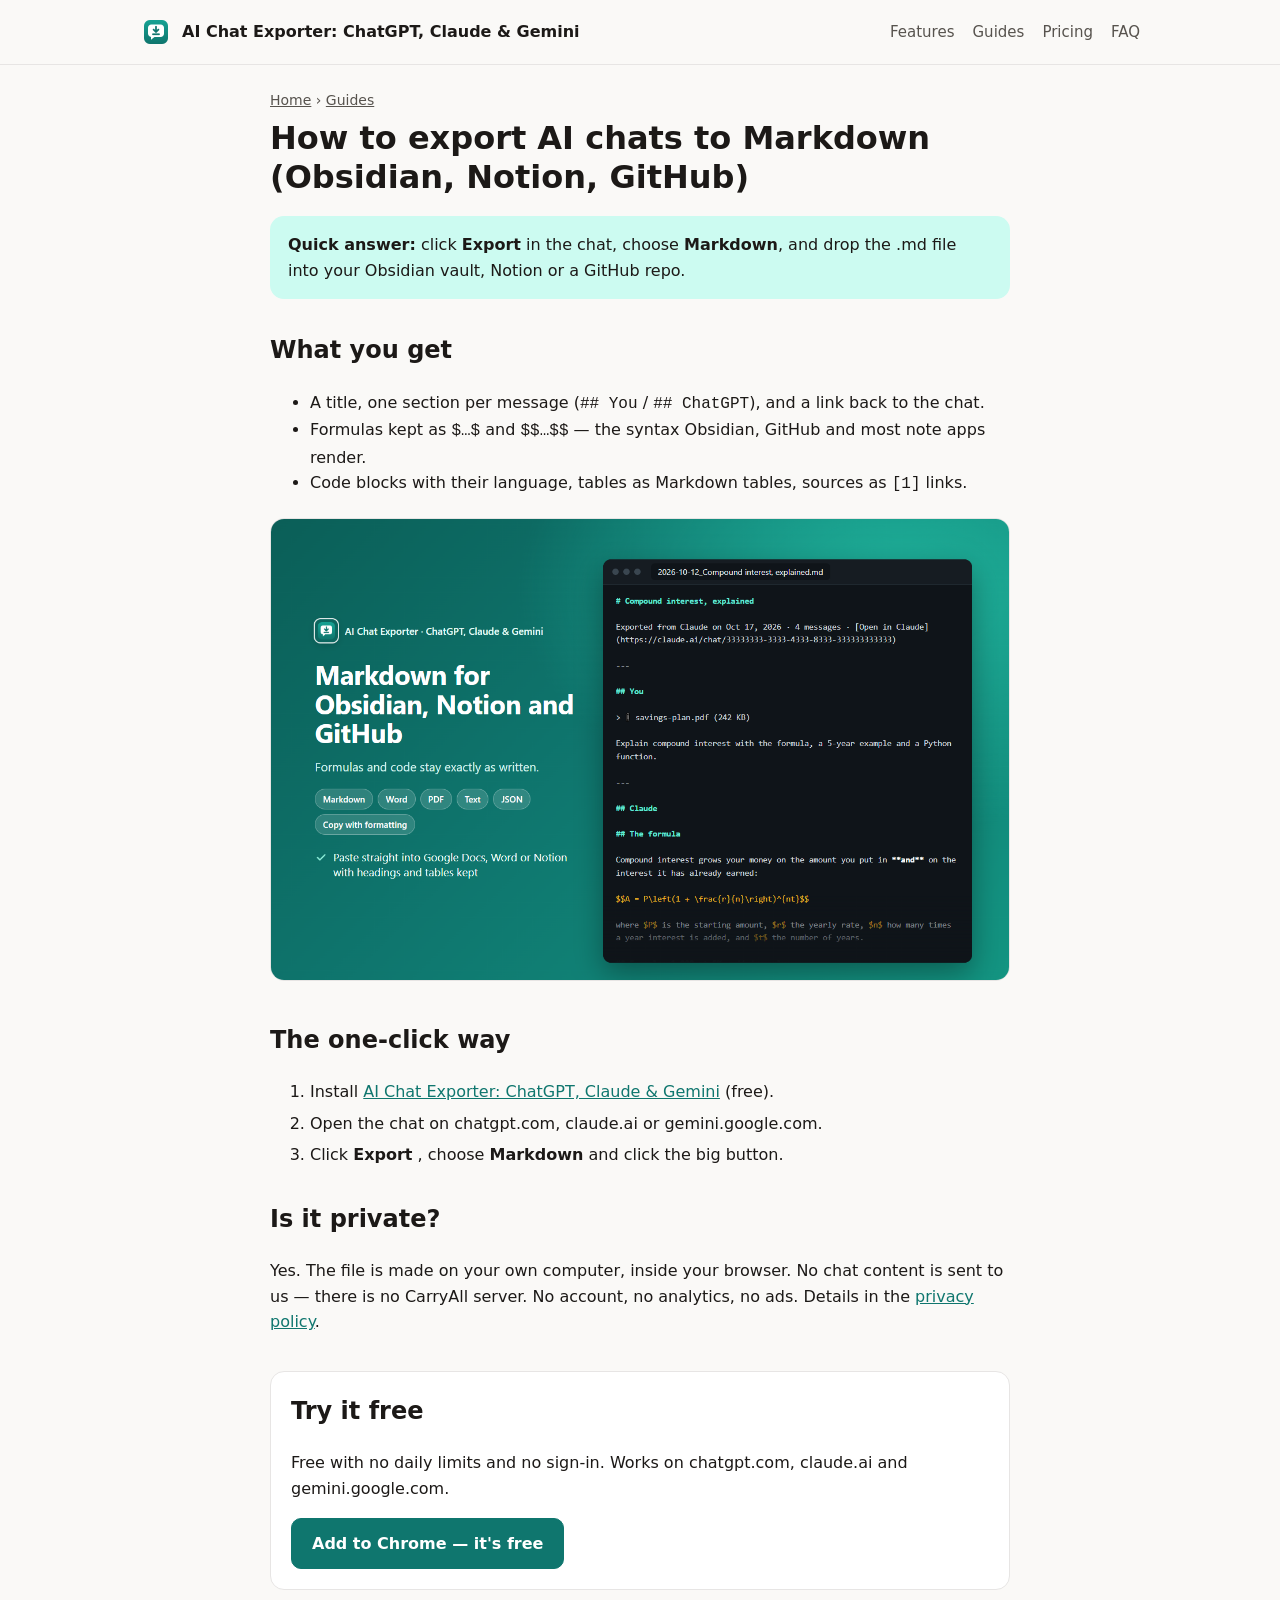
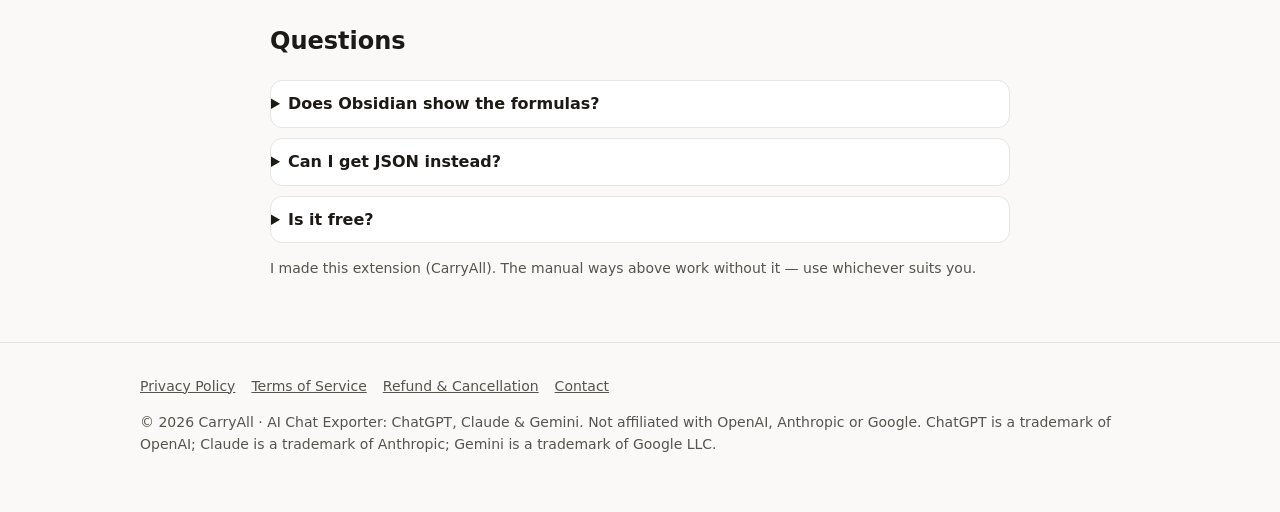
==== ai-chat-to-markdown/index.html @ 66a8646c "SEO website: 5 guide pages, guides index, sitemap, robots, 404, home SEO tags (not yet published) Co" ====
<!doctype html>
<html lang="en">
<head>
  <meta charset="utf-8">
  <meta name="viewport" content="width=device-width, initial-scale=1">
  <title>Export ChatGPT &amp; Claude Chats to Markdown for Obsidian &amp; Notion</title>
  <meta name="description" content="Save ChatGPT, Claude and Gemini chats as clean Markdown for Obsidian, Notion or GitHub — formulas and code exactly as written.">
  <link rel="canonical" href="https://carryall.siddheshthapa.com/ai-chat-to-markdown/">
  <meta property="og:type" content="article">
  <meta property="og:title" content="Export ChatGPT &amp; Claude Chats to Markdown for Obsidian &amp; Notion">
  <meta property="og:description" content="Save ChatGPT, Claude and Gemini chats as clean Markdown for Obsidian, Notion or GitHub — formulas and code exactly as written.">
  <meta property="og:url" content="https://carryall.siddheshthapa.com/ai-chat-to-markdown/">
  <meta property="og:image" content="https://carryall.siddheshthapa.com/img/markdown.png">
  <link rel="icon" type="image/png" href="../icon.png">
  <link rel="stylesheet" href="../style.css">
  <script type="application/ld+json">{"@context": "https://schema.org", "@type": "FAQPage", "mainEntity": [{"@type": "Question", "name": "Does Obsidian show the formulas?", "acceptedAnswer": {"@type": "Answer", "text": "Yes. Obsidian renders $…$ and $$…$$ math."}}, {"@type": "Question", "name": "Can I get JSON instead?", "acceptedAnswer": {"@type": "Answer", "text": "Yes, choose JSON for structured data for your own tools."}}, {"@type": "Question", "name": "Is it free?", "acceptedAnswer": {"@type": "Answer", "text": "Exporting one chat at a time is free and unlimited."}}]}</script>
</head>
<body>
  <header class="site">
    <div class="wrap">
      <a class="brand" href="../"><img src="../icon.png" width="32" height="32" alt="">AI Chat Exporter: ChatGPT, Claude & Gemini</a>
      <nav class="site" aria-label="Main">
        <a href="../#features">Features</a>
        <a href="../guides/">Guides</a>
        <a href="../#pricing">Pricing</a>
        <a href="../#faq">FAQ</a>
      </nav>
    </div>
  </header>
  <main class="guide wrap">
    <p class="crumbs"><a href="../">Home</a> › <a href="../guides/">Guides</a></p>
    <h1>How to export AI chats to Markdown (Obsidian, Notion, GitHub)</h1>
    <div class="answer"><strong>Quick answer:</strong> click <strong>Export</strong> in the chat, choose <strong>Markdown</strong>, and drop the .md file into your Obsidian vault, Notion or a GitHub repo.</div>
    <h2>What you get</h2>
    <ul>
      <li>A title, one section per message (<code>## You</code> / <code>## ChatGPT</code>), and a link back to the chat.</li>
      <li>Formulas kept as <code>$…$</code> and <code>$$…$$</code> — the syntax Obsidian, GitHub and most note apps render.</li>
      <li>Code blocks with their language, tables as Markdown tables, sources as <code>[1]</code> links.</li>
    </ul>
    <figure><img src="../img/markdown.png" alt="A chat exported as Markdown" width="1280" height="800" loading="lazy"></figure>
    <h2>The one-click way</h2>
    <ol class="steps">
      <li>Install <a href="https://chromewebstore.google.com/detail/cfgjpdpemgojclmdnhbajaedgchlddhd">AI Chat Exporter: ChatGPT, Claude & Gemini</a> (free).</li>
      <li>Open the chat on chatgpt.com, claude.ai or gemini.google.com.</li>
      <li>Click <strong>Export</strong> , choose <strong>Markdown</strong> and click the big button.</li>
    </ol>
    <h2>Is it private?</h2>
    <p>Yes. The file is made on your own computer, inside your browser. No chat content is sent to us — there is no CarryAll server. No account, no analytics, no ads. Details in the <a href="../privacy.html">privacy policy</a>.</p>
    <section class="cta">
      <h2>Try it free</h2>
      <p>Free with no daily limits and no sign-in. Works on chatgpt.com, claude.ai and gemini.google.com.</p>
      <a class="btn primary" href="https://chromewebstore.google.com/detail/cfgjpdpemgojclmdnhbajaedgchlddhd">Add to Chrome — it's free</a>
    </section>
    <section id="faq">
      <h2>Questions</h2>
      <details><summary>Does Obsidian show the formulas?</summary><p>Yes. Obsidian renders $…$ and $$…$$ math.</p></details><details><summary>Can I get JSON instead?</summary><p>Yes, choose JSON for structured data for your own tools.</p></details><details><summary>Is it free?</summary><p>Exporting one chat at a time is free and unlimited.</p></details>
    </section>
    <p class="disclose">I made this extension (CarryAll). The manual ways above work without it — use whichever suits you.</p>
  </main>
  <footer class="site">
    <div class="wrap">
      <nav aria-label="Legal">
        <a href="../privacy.html">Privacy Policy</a>
        <a href="../terms.html">Terms of Service</a>
        <a href="../refund.html">Refund &amp; Cancellation</a>
        <a href="mailto:siddheshthapa02@gmail.com">Contact</a>
      </nav>
      <p>© 2026 CarryAll · AI Chat Exporter: ChatGPT, Claude & Gemini. Not affiliated with OpenAI, Anthropic or Google. ChatGPT is a trademark of OpenAI; Claude is a trademark of Anthropic; Gemini is a trademark of Google LLC.</p>
    </div>
  </footer>
</body>
</html>
---- style.css ----
:root {
  --bg: #faf9f7;
  --surface: #ffffff;
  --text: #1c1917;
  --muted: #57534e;
  --line: #e7e5e4;
  --accent: #0f766e;
  --accent-soft: #ccfbf1;
  --accent-text: #ffffff;
  --radius: 14px;
  color-scheme: light dark;
}
@media (prefers-color-scheme: dark) {
  :root {
    --bg: #12110f;
    --surface: #1c1a17;
    --text: #f5f5f4;
    --muted: #a8a29e;
    --line: #2e2b27;
    --accent: #2dd4bf;
    --accent-soft: #123b37;
    --accent-text: #042f2e;
  }
}
* { box-sizing: border-box; }
body {
  margin: 0;
  background: var(--bg);
  color: var(--text);
  font: 16px/1.6 system-ui, -apple-system, "Segoe UI", Roboto, "Helvetica Neue", Arial, sans-serif;
}
a { color: var(--accent); }
.wrap { max-width: 1040px; margin: 0 auto; padding: 0 20px; }
header.site { border-bottom: 1px solid var(--line); }
header.site .wrap { display: flex; align-items: center; justify-content: space-between; gap: 16px; min-height: 64px; flex-wrap: wrap; }
.brand { display: flex; align-items: center; gap: 10px; font-weight: 700; color: var(--text); text-decoration: none; }
.brand svg { flex: none; }
nav.site { display: flex; gap: 18px; flex-wrap: wrap; font-size: 15px; }
nav.site a { color: var(--muted); text-decoration: none; }
nav.site a:hover { color: var(--text); }

.hero { padding: 72px 0 48px; text-align: center; }
.hero h1 { font-size: clamp(32px, 5vw, 52px); line-height: 1.1; margin: 0 0 16px; letter-spacing: -0.02em; }
.hero p.lead { font-size: clamp(17px, 2.2vw, 20px); color: var(--muted); max-width: 680px; margin: 0 auto 28px; }
.pills { display: flex; gap: 8px; justify-content: center; flex-wrap: wrap; margin-bottom: 28px; }
.pill { background: var(--accent-soft); color: var(--text); border-radius: 999px; padding: 4px 12px; font-size: 14px; }
.actions { display: flex; gap: 12px; justify-content: center; flex-wrap: wrap; }
.btn { display: inline-block; padding: 12px 20px; border-radius: 10px; font-weight: 600; text-decoration: none; border: 1px solid var(--line); color: var(--text); background: var(--surface); }
.btn.primary { background: var(--accent); color: var(--accent-text); border-color: var(--accent); }
.btn.soon { cursor: default; opacity: 0.85; }
.note { color: var(--muted); font-size: 14px; margin-top: 14px; }

section.block { padding: 48px 0; border-top: 1px solid var(--line); }
section.block h2 { font-size: 28px; margin: 0 0 8px; letter-spacing: -0.01em; }
section.block > .wrap > p.sub { color: var(--muted); margin: 0 0 28px; }
.grid { display: grid; gap: 16px; grid-template-columns: repeat(auto-fit, minmax(240px, 1fr)); }
.card { background: var(--surface); border: 1px solid var(--line); border-radius: var(--radius); padding: 20px; }
.card h3 { margin: 0 0 6px; font-size: 18px; }
.card p { margin: 0; color: var(--muted); }

.support { display: flex; gap: 12px; flex-wrap: wrap; }
.support .card { flex: 1 1 240px; display: flex; justify-content: space-between; align-items: center; gap: 12px; }
.status { font-size: 14px; font-weight: 600; border-radius: 999px; padding: 2px 10px; white-space: nowrap; }
.status.now { background: var(--accent-soft); }
.status.soon { border: 1px solid var(--line); color: var(--muted); }

.plans { display: grid; gap: 16px; grid-template-columns: repeat(auto-fit, minmax(260px, 1fr)); align-items: stretch; }
.plan { background: var(--surface); border: 1px solid var(--line); border-radius: var(--radius); padding: 24px; display: flex; flex-direction: column; }
.plan.featured { border: 2px solid var(--accent); }
.plan h3 { margin: 0; font-size: 20px; }
.price { font-size: 36px; font-weight: 800; margin: 10px 0 2px; letter-spacing: -0.02em; }
.price small { font-size: 16px; font-weight: 500; color: var(--muted); }
.plan .tag { color: var(--muted); font-size: 14px; margin-bottom: 16px; }
.plan ul { margin: 0; padding-left: 20px; }
.plan li { margin: 6px 0; }
.plan .foot { margin-top: auto; padding-top: 16px; color: var(--muted); font-size: 14px; }

details { background: var(--surface); border: 1px solid var(--line); border-radius: 12px; padding: 14px 18px; margin-bottom: 10px; }
summary { cursor: pointer; font-weight: 600; }
details p { margin: 10px 0 0; color: var(--muted); }

footer.site { border-top: 1px solid var(--line); padding: 32px 0 48px; color: var(--muted); font-size: 14px; }
footer.site nav { display: flex; gap: 16px; flex-wrap: wrap; margin-bottom: 12px; }
footer.site a { color: var(--muted); }

/* Policy pages */
article.doc { max-width: 760px; padding: 48px 0 24px; }
article.doc h1 { font-size: 36px; line-height: 1.15; margin: 0 0 8px; letter-spacing: -0.02em; }
article.doc .updated { color: var(--muted); margin: 0 0 28px; }
article.doc h2 { font-size: 21px; margin: 32px 0 8px; }
article.doc li { margin: 6px 0; }
.summary { background: var(--accent-soft); border-radius: var(--radius); padding: 16px 20px; }
.summary p { margin: 0; }

/* Guide pages */
.guide { max-width: 780px; padding-top: 24px; padding-bottom: 48px; }
.guide h1 { font-size: 32px; line-height: 1.2; margin: 8px 0 20px; }
.guide h2 { margin-top: 32px; }
.crumbs { font-size: 14px; color: var(--muted); margin: 0; }
.crumbs a { color: var(--muted); }
.answer { background: var(--accent-soft); border-radius: var(--radius); padding: 16px 18px; }
.guide figure { margin: 20px 0; }
.guide figure img { width: 100%; height: auto; border-radius: var(--radius); border: 1px solid var(--line); }
.guide .steps li { margin: 6px 0; }
.guide .cta { margin-top: 36px; padding: 20px; border: 1px solid var(--line); border-radius: var(--radius); background: var(--surface); }
.guide .cta h2 { margin-top: 0; }
.guide details { border-bottom: 1px solid var(--line); padding: 10px 0; }
.guide summary { cursor: pointer; font-weight: 600; }
.disclose, .muted { color: var(--muted); font-size: 14px; }
.guide-list li { margin: 14px 0; }
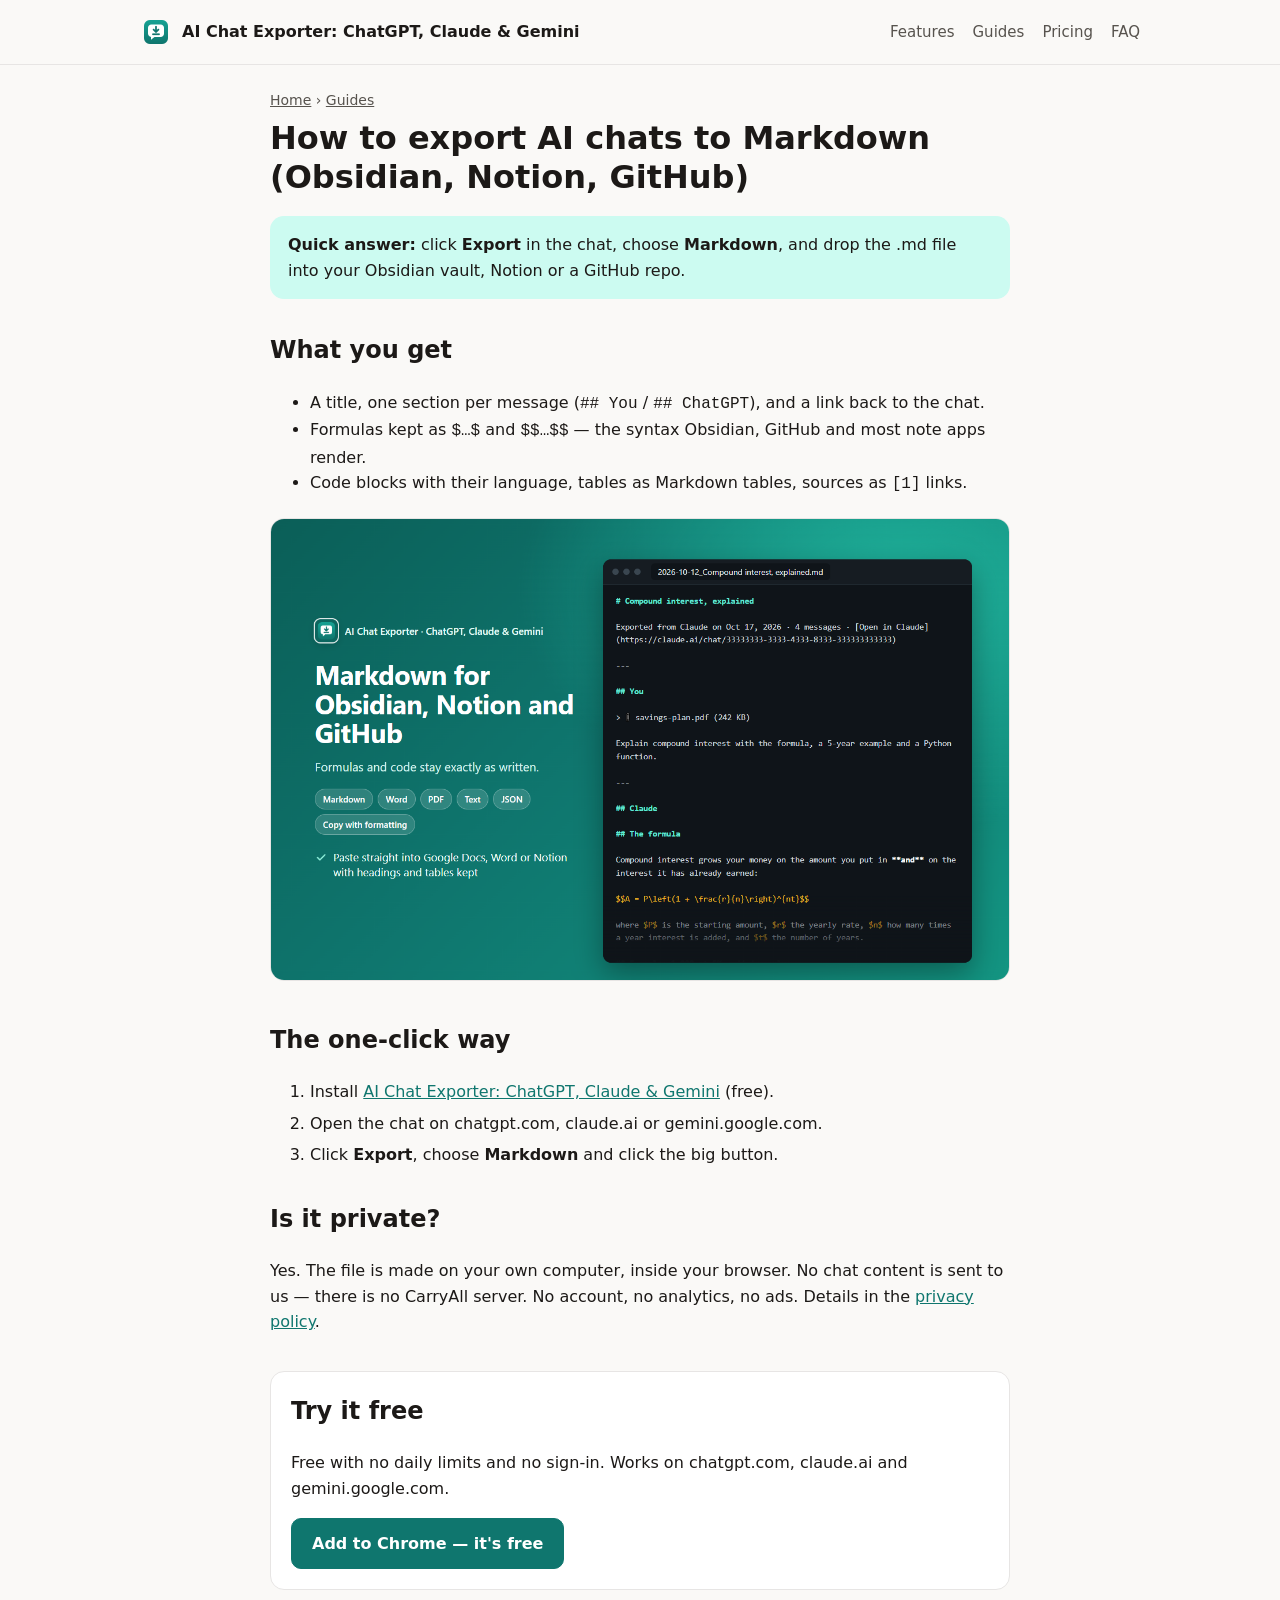
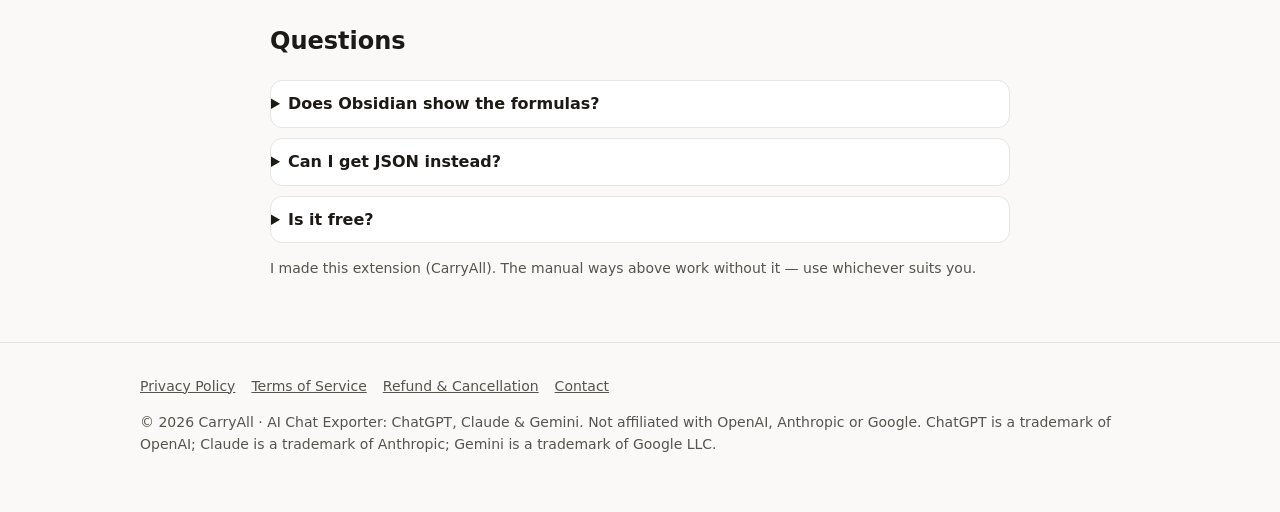
==== commit f42aa62c: "Review this chat: store descriptions, website page, privacy line (3.3) Co-Authored-By: Claude Opus 5" ====
--- a/ai-chat-to-markdown/index.html
+++ b/ai-chat-to-markdown/index.html
@@ -42,7 +42,7 @@
     <ol class="steps">
       <li>Install <a href="https://chromewebstore.google.com/detail/cfgjpdpemgojclmdnhbajaedgchlddhd">AI Chat Exporter: ChatGPT, Claude & Gemini</a> (free).</li>
       <li>Open the chat on chatgpt.com, claude.ai or gemini.google.com.</li>
-      <li>Click <strong>Export</strong> , choose <strong>Markdown</strong> and click the big button.</li>
+      <li>Click <strong>Export</strong>, choose <strong>Markdown</strong> and click the big button.</li>
     </ol>
     <h2>Is it private?</h2>
     <p>Yes. The file is made on your own computer, inside your browser. No chat content is sent to us — there is no CarryAll server. No account, no analytics, no ads. Details in the <a href="../privacy.html">privacy policy</a>.</p>
--- a/style.css
+++ b/style.css
@@ -102,6 +102,7 @@
 .guide figure { margin: 20px 0; }
 .guide figure img { width: 100%; height: auto; border-radius: var(--radius); border: 1px solid var(--line); }
 .guide .steps li { margin: 6px 0; }
+.guide pre { white-space: pre-wrap; overflow-wrap: anywhere; margin: 12px 0; padding: 14px 16px; border: 1px solid var(--line); border-radius: var(--radius); background: var(--surface); font-size: 14px; line-height: 1.55; }
 .guide .cta { margin-top: 36px; padding: 20px; border: 1px solid var(--line); border-radius: var(--radius); background: var(--surface); }
 .guide .cta h2 { margin-top: 0; }
 .guide details { border-bottom: 1px solid var(--line); padding: 10px 0; }
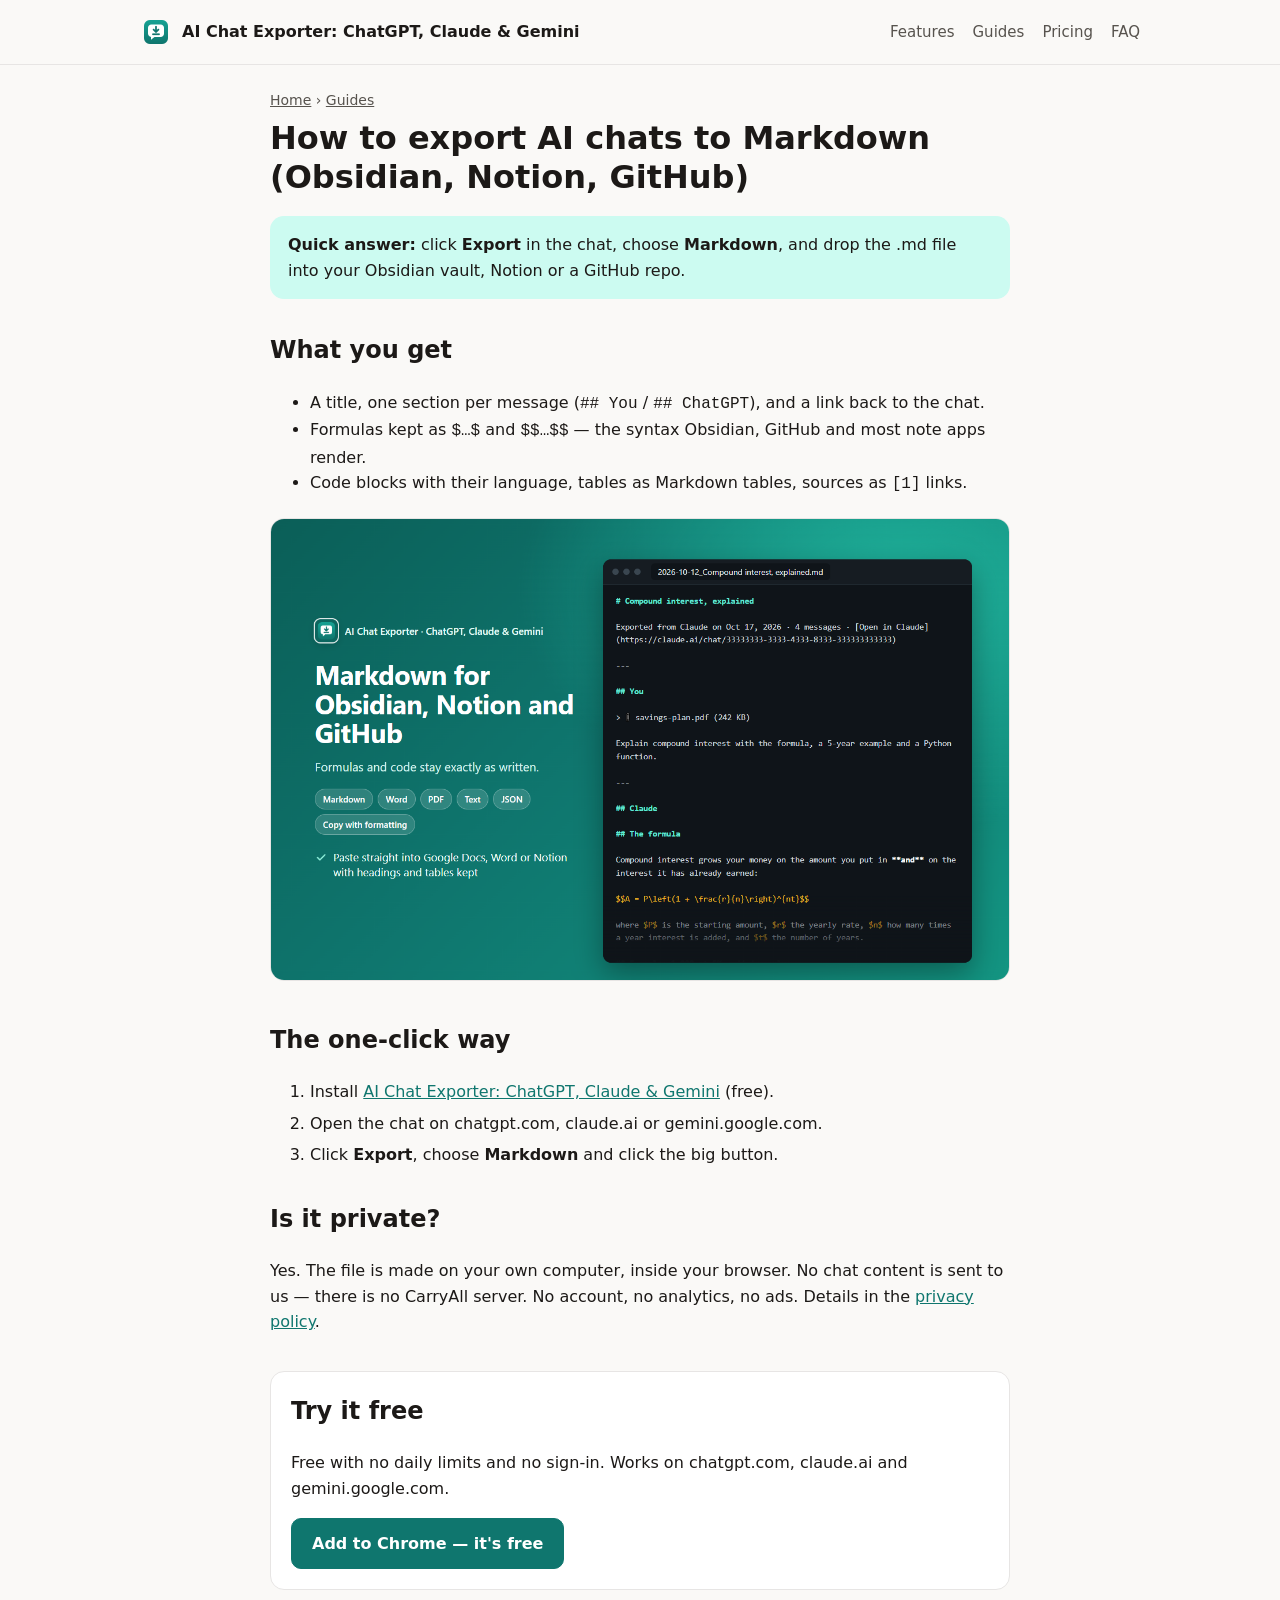
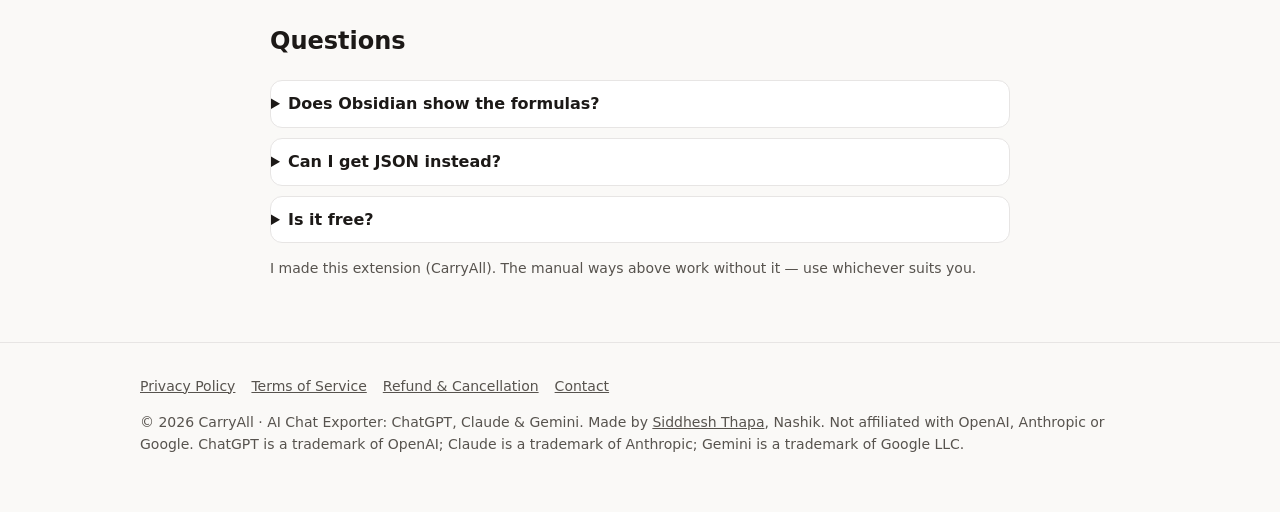
==== commit 1e2073f5: "Credit the maker in the footer: Siddhesh Thapa, Nashik Links the footer to siddheshthapa.com/about/ " ====
--- a/ai-chat-to-markdown/index.html
+++ b/ai-chat-to-markdown/index.html
@@ -65,7 +65,7 @@
         <a href="../refund.html">Refund &amp; Cancellation</a>
         <a href="mailto:siddheshthapa02@gmail.com">Contact</a>
       </nav>
-      <p>© 2026 CarryAll · AI Chat Exporter: ChatGPT, Claude & Gemini. Not affiliated with OpenAI, Anthropic or Google. ChatGPT is a trademark of OpenAI; Claude is a trademark of Anthropic; Gemini is a trademark of Google LLC.</p>
+      <p>© 2026 CarryAll · AI Chat Exporter: ChatGPT, Claude & Gemini. Made by <a href="https://siddheshthapa.com/about/">Siddhesh Thapa</a>, Nashik. Not affiliated with OpenAI, Anthropic or Google. ChatGPT is a trademark of OpenAI; Claude is a trademark of Anthropic; Gemini is a trademark of Google LLC.</p>
     </div>
   </footer>
 </body>
--- a/style.css
+++ b/style.css
@@ -73,6 +73,9 @@
 .plan .tag { color: var(--muted); font-size: 14px; margin-bottom: 16px; }
 .plan ul { margin: 0; padding-left: 20px; }
 .plan li { margin: 6px 0; }
+.plan ul { margin-bottom: 18px; }
+.plan .buy { margin-top: auto; text-align: center; }
+.plan .buy + .foot { margin-top: 0; padding-top: 12px; }
 .plan .foot { margin-top: auto; padding-top: 16px; color: var(--muted); font-size: 14px; }
 
 details { background: var(--surface); border: 1px solid var(--line); border-radius: 12px; padding: 14px 18px; margin-bottom: 10px; }
